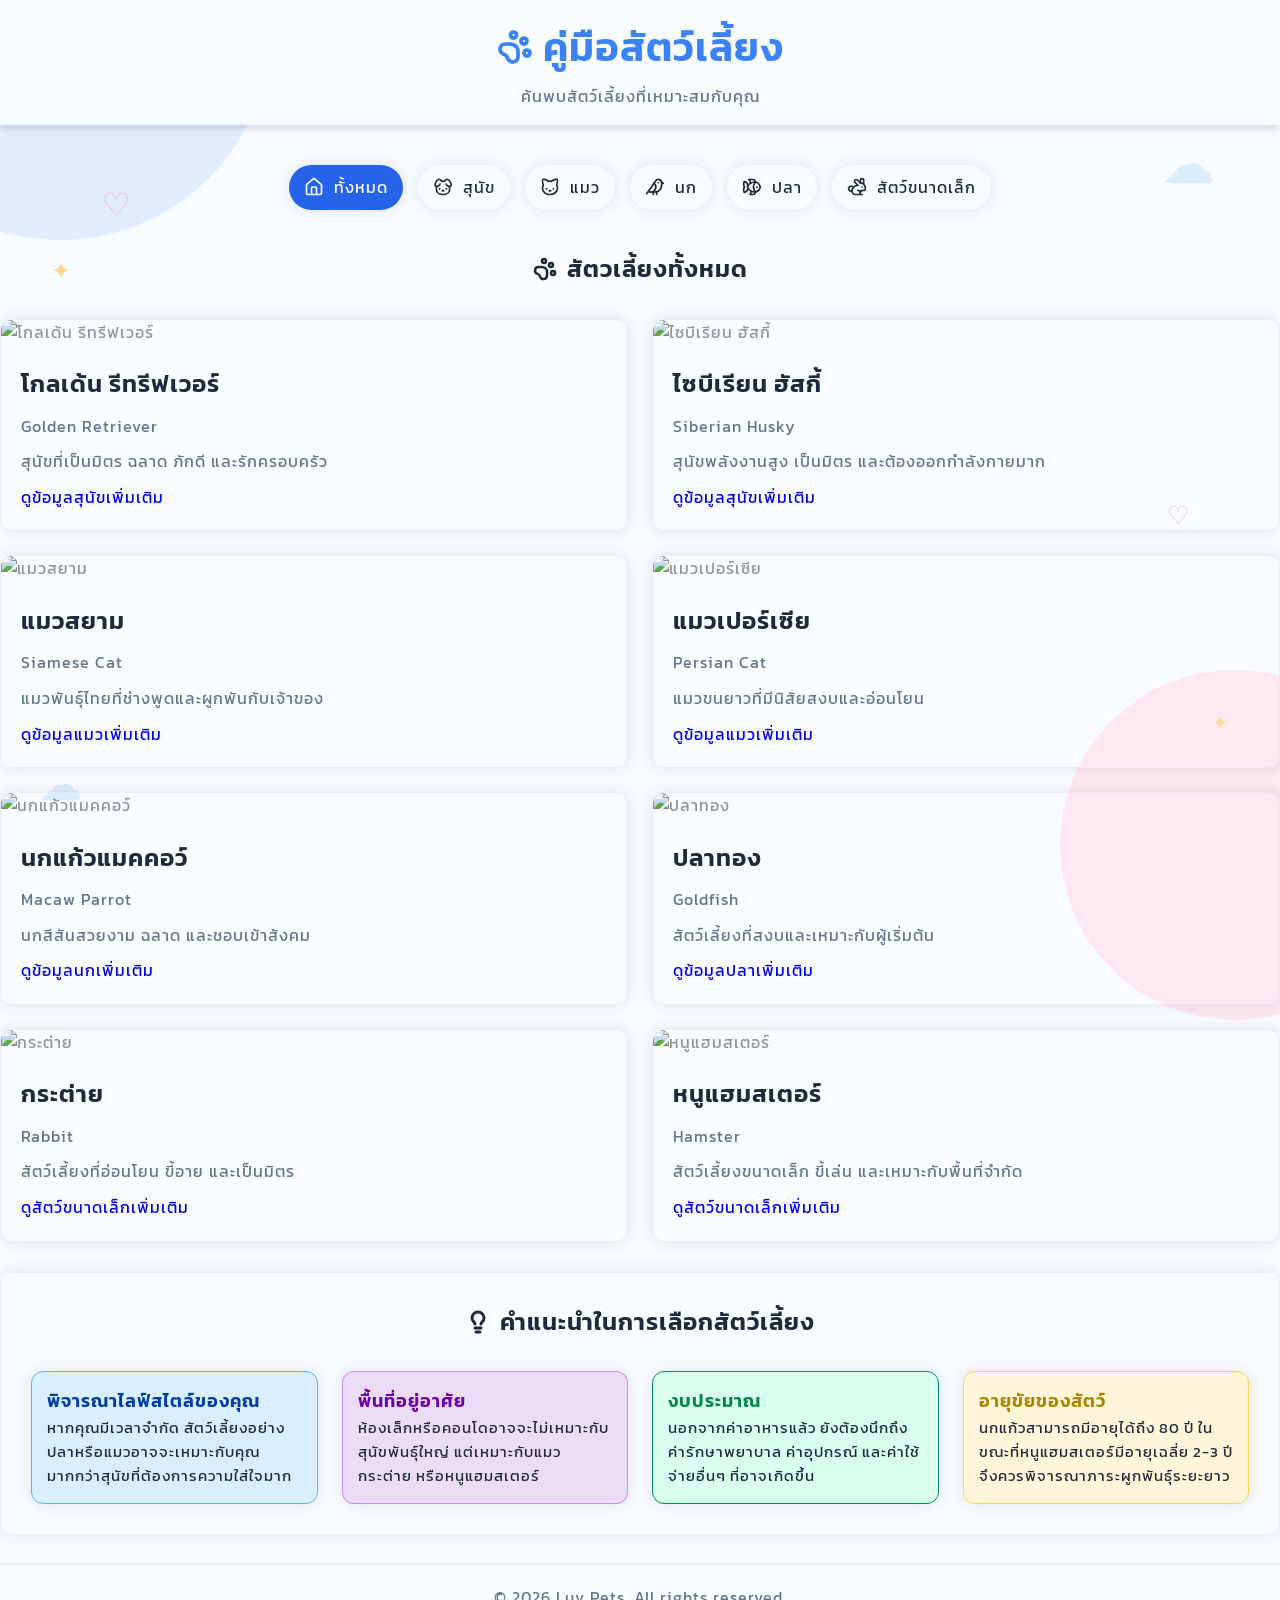
==== index.html @ 6c901549 "update first" ====
<!DOCTYPE html>
<html lang="en">

<head>
    <meta charset="UTF-8">
    <meta name="viewport" content="width=device-width, initial-scale=1.0">
    <title>Love Pets</title>
    <link rel="stylesheet" href="/pets-style.css">

</head>

<body>
    <div class="cute-bg">
        <span class="heart heart-1">♡</span>
        <span class="heart heart-2">♡</span>
        <span class="star star-1">✦</span>
        <span class="star star-2">✦</span>
        <span class="cloud cloud-1">☁</span>
        <span class="cloud cloud-2">☁</span>
    </div>

    <div class="container">
        <header class="header">
            <div class="header-content">
                <div class="main-title">
                    <svg xmlns="http://www.w3.org/2000/svg" width="36" height="36" viewBox="0 0 24 24" fill="none"
                        stroke="currentColor" stroke-width="2.5" stroke-linecap="round" stroke-linejoin="round"
                        class="lucide lucide-paw-print">
                        <circle cx="11" cy="4" r="2" />
                        <circle cx="18" cy="8" r="2" />
                        <circle cx="20" cy="16" r="2" />
                        <path
                            d="M9 10a5 5 0 0 1 5 5v3.5a3.5 3.5 0 0 1-6.84 1.045Q6.52 17.48 4.46 16.84A3.5 3.5 0 0 1 5.5 10Z" />
                    </svg>

                    <h1 class="header-title">คู่มือสัตว์เลี้ยง</h1>
                </div>

                <p class="header-subtitle">ค้นพบสัตว์เลี้ยงที่เหมาะสมกับคุณ</p>
            </div>
        </header>

        <nav>
            <a href="pets.html" class="active">
                <svg xmlns="http://www.w3.org/2000/svg" width="20" height="20" viewBox="0 0 24 24" fill="none"
                    stroke="currentColor" stroke-width="2" stroke-linecap="round" stroke-linejoin="round"
                    class="lucide lucide-house">
                    <path d="M15 21v-8a1 1 0 0 0-1-1h-4a1 1 0 0 0-1 1v8" />
                    <path
                        d="M3 10a2 2 0 0 1 .709-1.528l7-6a2 2 0 0 1 2.582 0l7 6A2 2 0 0 1 21 10v9a2 2 0 0 1-2 2H5a2 2 0 0 1-2-2z" />
                </svg>

                <span>ทั้งหมด</span>
            </a>

            <a href="dog.html">
                <svg xmlns="http://www.w3.org/2000/svg" width="20" height="20" viewBox="0 0 24 24" fill="none"
                    stroke="currentColor" stroke-width="2" stroke-linecap="round" stroke-linejoin="round"
                    class="lucide lucide-dog">
                    <path d="M11.25 16.25h1.5L12 17z" />
                    <path d="M16 14v.5" />
                    <path
                        d="M4.42 11.247A13.152 13.152 0 0 0 4 14.556C4 18.728 7.582 21 12 21s8-2.272 8-6.444a11.702 11.702 0 0 0-.493-3.309" />
                    <path d="M8 14v.5" />
                    <path
                        d="M8.5 8.5c-.384 1.05-1.083 2.028-2.344 2.5-1.931.722-3.576-.297-3.656-1-.113-.994 1.177-6.53 4-7 1.923-.321 3.651.845 3.651 2.235A7.497 7.497 0 0 1 14 5.277c0-1.39 1.844-2.598 3.767-2.277 2.823.47 4.113 6.006 4 7-.08.703-1.725 1.722-3.656 1-1.261-.472-1.855-1.45-2.239-2.5" />
                </svg>

                <span>สุนัข</span>
            </a>

            <a href="cat.html">
                <svg xmlns="http://www.w3.org/2000/svg" width="20" height="20" viewBox="0 0 24 24" fill="none"
                    stroke="currentColor" stroke-width="2" stroke-linecap="round" stroke-linejoin="round"
                    class="lucide lucide-cat">
                    <path
                        d="M12 5c.67 0 1.35.09 2 .26 1.78-2 5.03-2.84 6.42-2.26 1.4.58-.42 7-.42 7 .57 1.07 1 2.24 1 3.44C21 17.9 16.97 21 12 21s-9-3-9-7.56c0-1.25.5-2.4 1-3.44 0 0-1.89-6.42-.5-7 1.39-.58 4.72.23 6.5 2.23A9.04 9.04 0 0 1 12 5Z" />
                    <path d="M8 14v.5" />
                    <path d="M16 14v.5" />
                    <path d="M11.25 16.25h1.5L12 17l-.75-.75Z" />
                </svg>

                <span>แมว</span>
            </a>

            <a href="bird.html">
                <svg xmlns="http://www.w3.org/2000/svg" width="20" height="20" viewBox="0 0 24 24" fill="none"
                    stroke="currentColor" stroke-width="2" stroke-linecap="round" stroke-linejoin="round"
                    class="lucide lucide-bird">
                    <path d="M16 7h.01" />
                    <path d="M3.4 18H12a8 8 0 0 0 8-8V7a4 4 0 0 0-7.28-2.3L2 20" />
                    <path d="m20 7 2 .5-2 .5" />
                    <path d="M10 18v3" />
                    <path d="M14 17.75V21" />
                    <path d="M7 18a6 6 0 0 0 3.84-10.61" />
                </svg>

                <span>นก</span>
            </a>

            <a href="fish.html">
                <svg xmlns="http://www.w3.org/2000/svg" width="20" height="20" viewBox="0 0 24 24" fill="none"
                    stroke="currentColor" stroke-width="2" stroke-linecap="round" stroke-linejoin="round"
                    class="lucide lucide-fish">
                    <path
                        d="M6.5 12c.94-3.46 4.94-6 8.5-6 3.56 0 6.06 2.54 7 6-.94 3.47-3.44 6-7 6s-7.56-2.53-8.5-6Z" />
                    <path d="M18 12v.5" />
                    <path d="M16 17.93a9.77 9.77 0 0 1 0-11.86" />
                    <path
                        d="M7 10.67C7 8 5.58 5.97 2.73 5.5c-1 1.5-1 5 .23 6.5-1.24 1.5-1.24 5-.23 6.5C5.58 18.03 7 16 7 13.33" />
                    <path d="M10.46 7.26C10.2 5.88 9.17 4.24 8 3h5.8a2 2 0 0 1 1.98 1.67l.23 1.4" />
                    <path d="m16.01 17.93-.23 1.4A2 2 0 0 1 13.8 21H9.5a5.96 5.96 0 0 0 1.49-3.98" />
                </svg>

                <span>ปลา</span>
            </a>

            <a href="small-pet.html">
                <svg xmlns="http://www.w3.org/2000/svg" width="20" height="20" viewBox="0 0 24 24" fill="none"
                    stroke="currentColor" stroke-width="2" stroke-linecap="round" stroke-linejoin="round"
                    class="lucide lucide-rabbit">
                    <path d="M13 16a3 3 0 0 1 2.24 5" />
                    <path d="M18 12h.01" />
                    <path
                        d="M18 21h-8a4 4 0 0 1-4-4 7 7 0 0 1 7-7h.2L9.6 6.4a1 1 0 1 1 2.8-2.8L15.8 7h.2c3.3 0 6 2.7 6 6v1a2 2 0 0 1-2 2h-1a3 3 0 0 0-3 3" />
                    <path d="M20 8.54V4a2 2 0 1 0-4 0v3" />
                    <path d="M7.612 12.524a3 3 0 1 0-1.6 4.3" />
                </svg>
                <span>สัตว์ขนาดเล็ก</span>
            </a>
        </nav>

        <main class="main-content">
            <div class="page-title">
                <div class="head-pagetitle">
                    <svg xmlns="http://www.w3.org/2000/svg" width="24" height="24" viewBox="0 0 24 24" fill="none"
                        stroke="currentColor" stroke-width="2.5" stroke-linecap="round" stroke-linejoin="round"
                        class="lucide lucide-paw-print">
                        <circle cx="11" cy="4" r="2" />
                        <circle cx="18" cy="8" r="2" />
                        <circle cx="20" cy="16" r="2" />
                        <path
                            d="M9 10a5 5 0 0 1 5 5v3.5a3.5 3.5 0 0 1-6.84 1.045Q6.52 17.48 4.46 16.84A3.5 3.5 0 0 1 5.5 10Z" />
                    </svg>

                    <h2 class="h2-page-title">สัตวเลี้ยงทั้งหมด</h2>
                </div>
            </div>

            <div class="pet-grid">
                <article class="pet-card">
                    <img src="https://images.unsplash.com/photo-1734966213753-1b361564bab4?auto=format&amp;fit=crop&amp;w=1080&amp;q=80"
                        alt="โกลเด้น รีทรีฟเวอร์">

                    <div class="pet-content">
                        <h2>โกลเด้น รีทรีฟเวอร์</h2>
                        <p class="breed">Golden Retriever</p>
                        <p>สุนัขที่เป็นมิตร ฉลาด ภักดี และรักครอบครัว</p>
                        <p><a href="dog.html">ดูข้อมูลสุนัขเพิ่มเติม</a></p>
                    </div>
                </article>

                <article class="pet-card">
                    <img src="https://images.unsplash.com/photo-1590419690008-905895e8fe0d?auto=format&amp;fit=crop&amp;w=1080&amp;q=80"
                        alt="ไซบีเรียน ฮัสกี้">

                    <div class="pet-content">
                        <h2>ไซบีเรียน ฮัสกี้</h2>
                        <p class="breed">Siberian Husky</p>
                        <p>สุนัขพลังงานสูง เป็นมิตร และต้องออกกำลังกายมาก</p>
                        <p><a href="dog.html">ดูข้อมูลสุนัขเพิ่มเติม</a></p>
                    </div>
                </article>

                <article class="pet-card">
                    <img src="https://images.unsplash.com/photo-1568152950566-c1bf43f4ab28?auto=format&amp;fit=crop&amp;w=1080&amp;q=80"
                        alt="แมวสยาม">

                    <div class="pet-content">
                        <h2>แมวสยาม</h2>
                        <p class="breed">Siamese Cat</p>
                        <p>แมวพันธุ์ไทยที่ช่างพูดและผูกพันกับเจ้าของ</p>
                        <p><a href="cat.html">ดูข้อมูลแมวเพิ่มเติม</a></p>
                    </div>
                </article>

                <article class="pet-card">
                    <img src="https://images.unsplash.com/photo-1585137173132-cf49e10ad27d?auto=format&amp;fit=crop&amp;w=1080&amp;q=80"
                        alt="แมวเปอร์เซีย">

                    <div class="pet-content">
                        <h2>แมวเปอร์เซีย</h2>
                        <p class="breed">Persian Cat</p>
                        <p>แมวขนยาวที่มีนิสัยสงบและอ่อนโยน</p>
                        <p><a href="cat.html">ดูข้อมูลแมวเพิ่มเติม</a></p>
                    </div>
                </article>

                <article class="pet-card">
                    <img src="https://images.unsplash.com/photo-1584888890205-9b49eaf0c660?auto=format&amp;fit=crop&amp;w=1080&amp;q=80"
                        alt="นกแก้วแมคคอว์">

                    <div class="pet-content">
                        <h2>นกแก้วแมคคอว์</h2>
                        <p class="breed">Macaw Parrot</p>
                        <p>นกสีสันสวยงาม ฉลาด และชอบเข้าสังคม</p>
                        <p><a href="bird.html">ดูข้อมูลนกเพิ่มเติม</a></p>
                    </div>
                </article>

                <article class="pet-card">
                    <img src="https://images.unsplash.com/photo-1592072467526-0506c6530493?auto=format&amp;fit=crop&amp;w=1080&amp;q=80"
                        alt="ปลาทอง">

                    <div class="pet-content">
                        <h2>ปลาทอง</h2>
                        <p class="breed">Goldfish</p>
                        <p>สัตว์เลี้ยงที่สงบและเหมาะกับผู้เริ่มต้น</p>
                        <p><a href="fish.html">ดูข้อมูลปลาเพิ่มเติม</a></p>
                    </div>
                </article>

                <article class="pet-card">
                    <img src="https://images.unsplash.com/photo-1622349817799-067c32295df2?auto=format&amp;fit=crop&amp;w=1080&amp;q=80"
                        alt="กระต่าย">

                    <div class="pet-content">
                        <h2>กระต่าย</h2>
                        <p class="breed">Rabbit</p>
                        <p>สัตว์เลี้ยงที่อ่อนโยน ขี้อาย และเป็นมิตร</p>
                        <p><a href="small-pets.html">ดูสัตว์ขนาดเล็กเพิ่มเติม</a></p>
                    </div>
                </article>

                <article class="pet-card">
                    <img src="https://images.unsplash.com/photo-1425082661705-1834bfd09dca?auto=format&amp;fit=crop&amp;w=1080&amp;q=80"
                        alt="หนูแฮมสเตอร์">

                    <div class="pet-content">
                        <h2>หนูแฮมสเตอร์</h2>
                        <p class="breed">Hamster</p>
                        <p>สัตว์เลี้ยงขนาดเล็ก ขี้เล่น และเหมาะกับพื้นที่จำกัด</p>
                        <p><a href="small-pets.html">ดูสัตว์ขนาดเล็กเพิ่มเติม</a></p>
                    </div>
                </article>
            </div>

            <div class="advice">
                <div class="head-advice">
                    <svg xmlns="http://www.w3.org/2000/svg" 
                        width="24" 
                        height="24" 
                        viewBox="0 0 24 24" 
                        fill="none" 
                        stroke="currentColor" 
                        stroke-width="3" 
                        stroke-linecap="round" 
                        stroke-linejoin="round" 
                        class="lucide lucide-lightbulb"
                    >
                        <path d="M15 14c.2-1 .7-1.7 1.5-2.5 1-.9 1.5-2.2 1.5-3.5A6 6 0 0 0 6 8c0 1 .2 2.2 1.5 3.5.7.7 1.3 1.5 1.5 2.5"/>
                        <path d="M9 18h6"/>
                        <path d="M10 22h4"/>
                    </svg>

                    <h2 class="h2-advice">คำแนะนำในการเลือกสัตว์เลี้ยง</h2>
                </div>

                <div class="advice-card">
                    <div class="card1">
                        <h3>พิจารณาไลฟ์สไตล์ของคุณ</h3>
                        <p>หากคุณมีเวลาจำกัด สัตว์เลี้ยงอย่างปลาหรือแมวอาจจะเหมาะกับคุณมากกว่าสุนัขที่ต้องการความใส่ใจมาก</p>
                    </div>
                    <div class="card2">
                        <h3>พื้นที่อยู่อาศัย</h3>
                        <p>ห้องเล็กหรือคอนโดอาจจะไม่เหมาะกับสุนัขพันธ์ุใหญ่ แต่เหมาะกับแมว กระต่าย หรือหนูแฮมสเตอร์</p>
                    </div>
                    <div class="card3">
                        <h3>งบประมาณ</h3>
                        <p>นอกจากค่าอาหารแล้ว ยังต้องนึกถึงค่ารักษาพยาบาล ค่าอุปกรณ์ และค่าใช้จ่ายอื่นๆ ที่อาจเกิดขึ้น</p>
                    </div>
                    <div class="card4">
                        <h3>อายุขัยของสัตว์</h3>
                        <p>นกแก้วสามารถมีอายุได้ถึง 80 ปี ในขณะที่หนูแฮมสเตอร์มีอายุเฉลี่ย 2-3 ปี จึงควรพิจารณาภาระผูกพันธุ์ระยะยาว</p>
                    </div>
                </div>
            </div>
        </main>
    </div>

    <footer>
        <p>&copy; 2026 Luv Pets. All rights reserved.</p>
    </footer>
    </div>
</body>

</html>
---- pets-style.css ----
@import url("https://fonts.googleapis.com/css2?family=Kanit:ital,wght@0,100;0,200;0,300;0,400;0,500;0,600;0,700;0,800;0,900;1,100;1,200;1,300;1,400;1,500;1,600;1,700;1,800;1,900&family=Montserrat:ital,wght@0,100..900;1,100..900&display=swap");

* {
    margin: 0;
    padding: 0;
    box-sizing: border-box;
}

body {
  font-family: "Kanit", sans-serif;
  color: #0202026b;
  line-height: 1.6;
  letter-spacing: 1px;
  background: #f8fbff;
  /* background:
        radial-gradient(circle at 10% 20%, #dbeafe 0 80px, transparent 81px),
        radial-gradient(circle at 90% 15%, #fce7f3 0 100px, transparent 101px),
        radial-gradient(circle at 85% 80%, #dcfce7 0 90px, transparent 91px),
        radial-gradient(circle at 15% 85%, #fef3c7 0 70px, transparent 71px),
        #f8fbff; */

    position: relative;
    overflow-x: hidden;
}

/* วงกลม Pastel ด้านหลัง */
body::before {
    content: "";
    position: fixed;

    width: 420px;
    height: 420px;

    top: -180px;
    left: -150px;

    background: #e0edff;
    border-radius: 50%;

    z-index: -2;
}

/* วงกลมสีชมพู */
body::after {
    content: "";
    position: fixed;

    width: 350px;
    height: 350px;

    right: -130px;
    bottom: -120px;

    background: #ffe7f1;
    border-radius: 50%;

    z-index: -2;
}

.cute-bg {
    position: fixed;
    inset: 0;
    pointer-events: none;
    z-index: -1;
}

/* หัวใจ */
.heart {
    position: absolute;
    color: #f8b4d9;
    font-size: 32px;
}

.heart-1 {
    top: 180px;
    left: 8%;
}

.heart-2 {
    top: 55%;
    right: 7%;
    font-size: 25px;
}

/* ดาว */
.star {
    position: absolute;
    color: #f6d88b;
    font-size: 24px;
}

.star-1 {
    top: 28%;
    left: 4%;
}

.star-2 {
    bottom: 18%;
    right: 4%;
    font-size: 18px;
}

/* เมฆ */
.cloud {
    position: absolute;
    color: #dcecff;
    font-size: 55px;
}

.cloud-1 {
    top: 120px;
    right: 5%;
}

.cloud-2 {
    bottom: 80px;
    left: 3%;
    font-size: 45px;
}

.container {
  /* border: 1px solid #ff0000fb; */
  width: 100%;
  min-height: 100vh;
}

:root {
    /* --- สีหลักเว็บไซต์ --- */
    --primary-color: #3B82F6;
    --primary-dark: #2563EB;
    --primary-light: #DBEAFE;

    /* --- Text --- */
    --text-color: #1E293B;
    --text-light: #64748B;

    /* --- Background --- */
    --background-color: #F8FBFF;
    --white-color: #FFFFFF;

    /* --- สีเงา --- */
    --shadow-color: rgba(0, 0, 0, 0.1);

    /* ===== Border ===== */
    --border-color: #dee0fa86;

    /* ===== Hover ===== */
    --button-hover: #2563EB;

    /* ===== Active ===== */
    --button-active: #2563EB;
}


/* ---------- Header ---------- */
.header {
    /* border: 1px solid red; */
    background-color: var(--background-color);
    padding: 15px;
    box-shadow: 0 5px 5px rgba(0, 0, 0, 0.1);
    position: sticky;
    top: 0; /* << เพิ่มบรรทัดนี้ เพื่อให้ค้างติดขอบบน */
    width: 100%;
    box-sizing: border-box; /* << แนะนำเพิ่ม เพื่อไม่ให้ padding ดันหน้าจอเกินกว้าง */
    z-index: 1000;
    backdrop-filter: blur(10px);
}

.header-content {
    display: flex;
    flex-direction: column;
    align-items: center;
    gap: 5px;
}

.main-title svg {
    color: var(--primary-color);
}

.main-title {
    display: flex;
    align-items: center;
    gap: 10px;
}

.header-title {
    font-size: 2.5rem;
    font-weight: 600;
    color: var(--primary-color);
}

.header-subtitle {
    font-size: 1rem;
    font-weight: 400;
    color: var(--text-light);
}

/* ---------- Navigation ---------- */

nav {
    display: flex;
    justify-content: center;
    text-align: center;
    align-items: center;
    gap: 15px;
    padding: 40px;
}

nav a {
    display: flex;
    align-items: center;
    gap: 10px;
    text-decoration: none;
    color: var(--text-color);
    padding: 10px 15px;
    background-color: var(--background-color);
    border-radius: 999px;
    box-shadow: 0 0 15px var(--shadow-color);

    transition: 0.3s;
}

nav a:hover {
    /* background-color: var(--button-hover); */
    transform: translateY(-10px);
}

nav a.active {
    background-color: var(--button-active);
    color: var(--white-color);
}

/* ---------- Main ---------- */

.main-content {
    margin: 0 auto;
    max-width: 1320px;
}

.main-content .page-title {
    display: flex;
    justify-content: center;
}

.main-content .head-pagetitle {
    display: flex;
    align-items: center;
    gap: 10px;
}

.main-content .head-pagetitle svg {
    color: var(--text-color);
}

.main-content .head-pagetitle h2 {
    font-size: 1.5rem;
    font-weight: 600;
    color: var(--text-color);
}


.main-content .pet-grid {
    margin-top: 30px;
    display: grid;
    gap: 1.5rem;
    grid-template-columns: 1fr 1fr;
}

.main-content .pet-grid .pet-card {
    border: 1px solid var(--border-color);
    border-radius: 0.75rem;
    box-shadow: 0 0 15px var(--shadow-color);
    overflow: hidden;
    transition: transform 0.3s , box-shadow ;
}

.main-content .pet-grid .pet-card:hover {
    transform: translateY(-5px);
}

.main-content .pet-grid .pet-card img {
    height: 16.50rem;
    width: 100%;
    object-fit: cover;
}

.main-content .pet-grid .pet-card .pet-content {
    display: flex;
    flex-direction: column;
    gap: 10px;
    padding: 1.25rem;
}

.main-content .pet-grid .pet-card .pet-content h2 {
    font-size: 1.5rem;
    font-weight: 600;
    color: var(--text-color);
}

.main-content .pet-grid .pet-card .pet-content p {
    font-size: 1rem;
    font-weight: 400;
    color: var(--text-light);
}

.main-content .pet-grid .pet-card .pet-content p a{
    text-decoration: none;
}

.main-content .advice {
    margin-top: 30px;
    padding: 30px;
    border: 1px solid var(--border-color);
    border-radius: 0.75rem;
    box-shadow: 0 0 15px var(--shadow-color);
}

.main-content .advice .head-advice {
    display: flex;
    align-items: center;
    justify-content: center;
    gap: 10px;
    /* padding: 20px; */
}

.main-content .advice .head-advice svg {
    color: var(--text-color);
}

.main-content .advice .head-advice h2 {
    font-size: 1.5rem;
    font-weight: 600;
    color: var(--text-color);
}

.main-content .advice .advice-card {
    display: grid;
    grid-template-columns: 1fr 1fr 1fr 1fr;
    gap: 1.5rem;
    margin-top: 30px;
}

.main-content .advice .advice-card .card1 {
    border: 1px solid rgb(79, 182, 250);
    box-shadow: 0 0 15px var(--shadow-color);
    border-radius: 0.75rem;
    background-color: #d9efff;
    padding: 15px;
    
}

.main-content .advice .advice-card .card1 h3 {
    font-size: 18px;
    font-weight: 600;
    color: #003cac;
}

.main-content .advice .advice-card .card1 p {
    font-size: 15px;
    font-weight: 400;
    color: var(--text-color);
}

.main-content .advice .advice-card .card2 {
    border: 1px solid rgba(182, 79, 250, 0.548);
    box-shadow: 0 0 15px var(--shadow-color);
    border-radius: 0.75rem;
    background-color: #ebddf8;
    padding: 15px;
    
}

.main-content .advice .advice-card .card2 h3 {
    font-size: 18px;
    font-weight: 600;
    color: #6d00ac;
}

.main-content .advice .advice-card .card2 p {
    font-size: 15px;
    font-weight: 400;
    color: var(--text-color);
}


.main-content .advice .advice-card .card3 {
    border: 1px solid rgb(0, 138, 85);
    box-shadow: 0 0 15px var(--shadow-color);
    border-radius: 0.75rem;
    background-color: #d9ffef;
    padding: 15px;
    
}

.main-content .advice .advice-card .card3 h3 {
    font-size: 18px;
    font-weight: 600;
    color: #008648;
}

.main-content .advice .advice-card .card3 p {
    font-size: 15px;
    font-weight: 400;
    color: var(--text-color);
}


.main-content .advice .advice-card .card4 {
    border: 1px solid rgb(250, 210, 79);
    box-shadow: 0 0 15px var(--shadow-color);
    border-radius: 0.75rem;
    background-color: #fff6d9;
    padding: 15px;
    
}

.main-content .advice .advice-card .card4 h3 {
    font-size: 18px;
    font-weight: 600;
    color: #ac8400;
}

.main-content .advice .advice-card .card4 p {
    font-size: 15px;
    font-weight: 400;
    color: var(--text-color);
}




/* ---------- Footer ---------- */

footer {
    margin-top: 30px;
    display: flex;
    justify-content: center;
    align-items: center;
    padding: 20px;
    background-color: var(--background-color);
    border-bottom: 2px solid var(--border-color);
    box-shadow: 0 -1px 3px var(--shadow-color);
}

footer p {
    font-size: 1rem;
    font-weight: 400;
    color: var(--text-light);
}

/* ---------- Responsive ---------- */
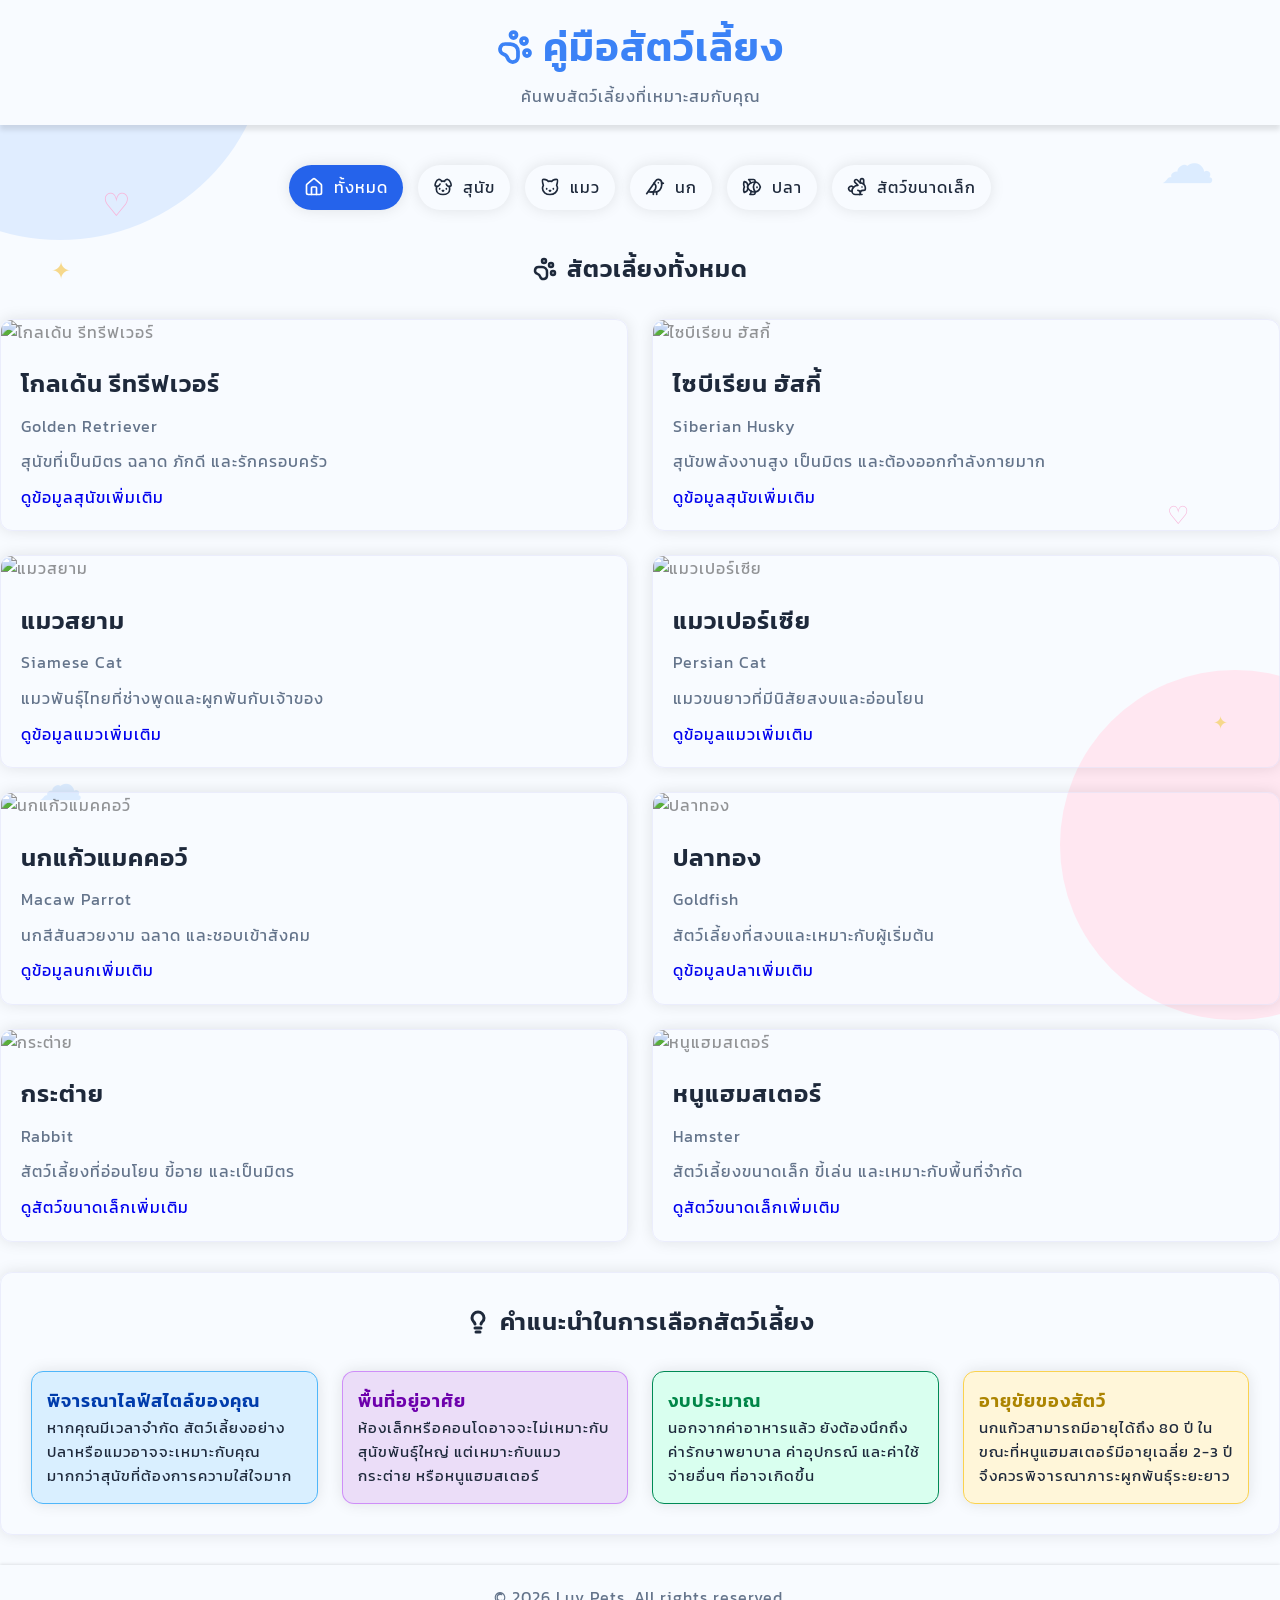
==== commit 86ef3f25: "Fix css" ====
--- a/index.html
+++ b/index.html
@@ -5,7 +5,7 @@
     <meta charset="UTF-8">
     <meta name="viewport" content="width=device-width, initial-scale=1.0">
     <title>Love Pets</title>
-    <link rel="stylesheet" href="/pets-style.css">
+    <link rel="stylesheet" href="pets-style.css">
 
 </head>
 
